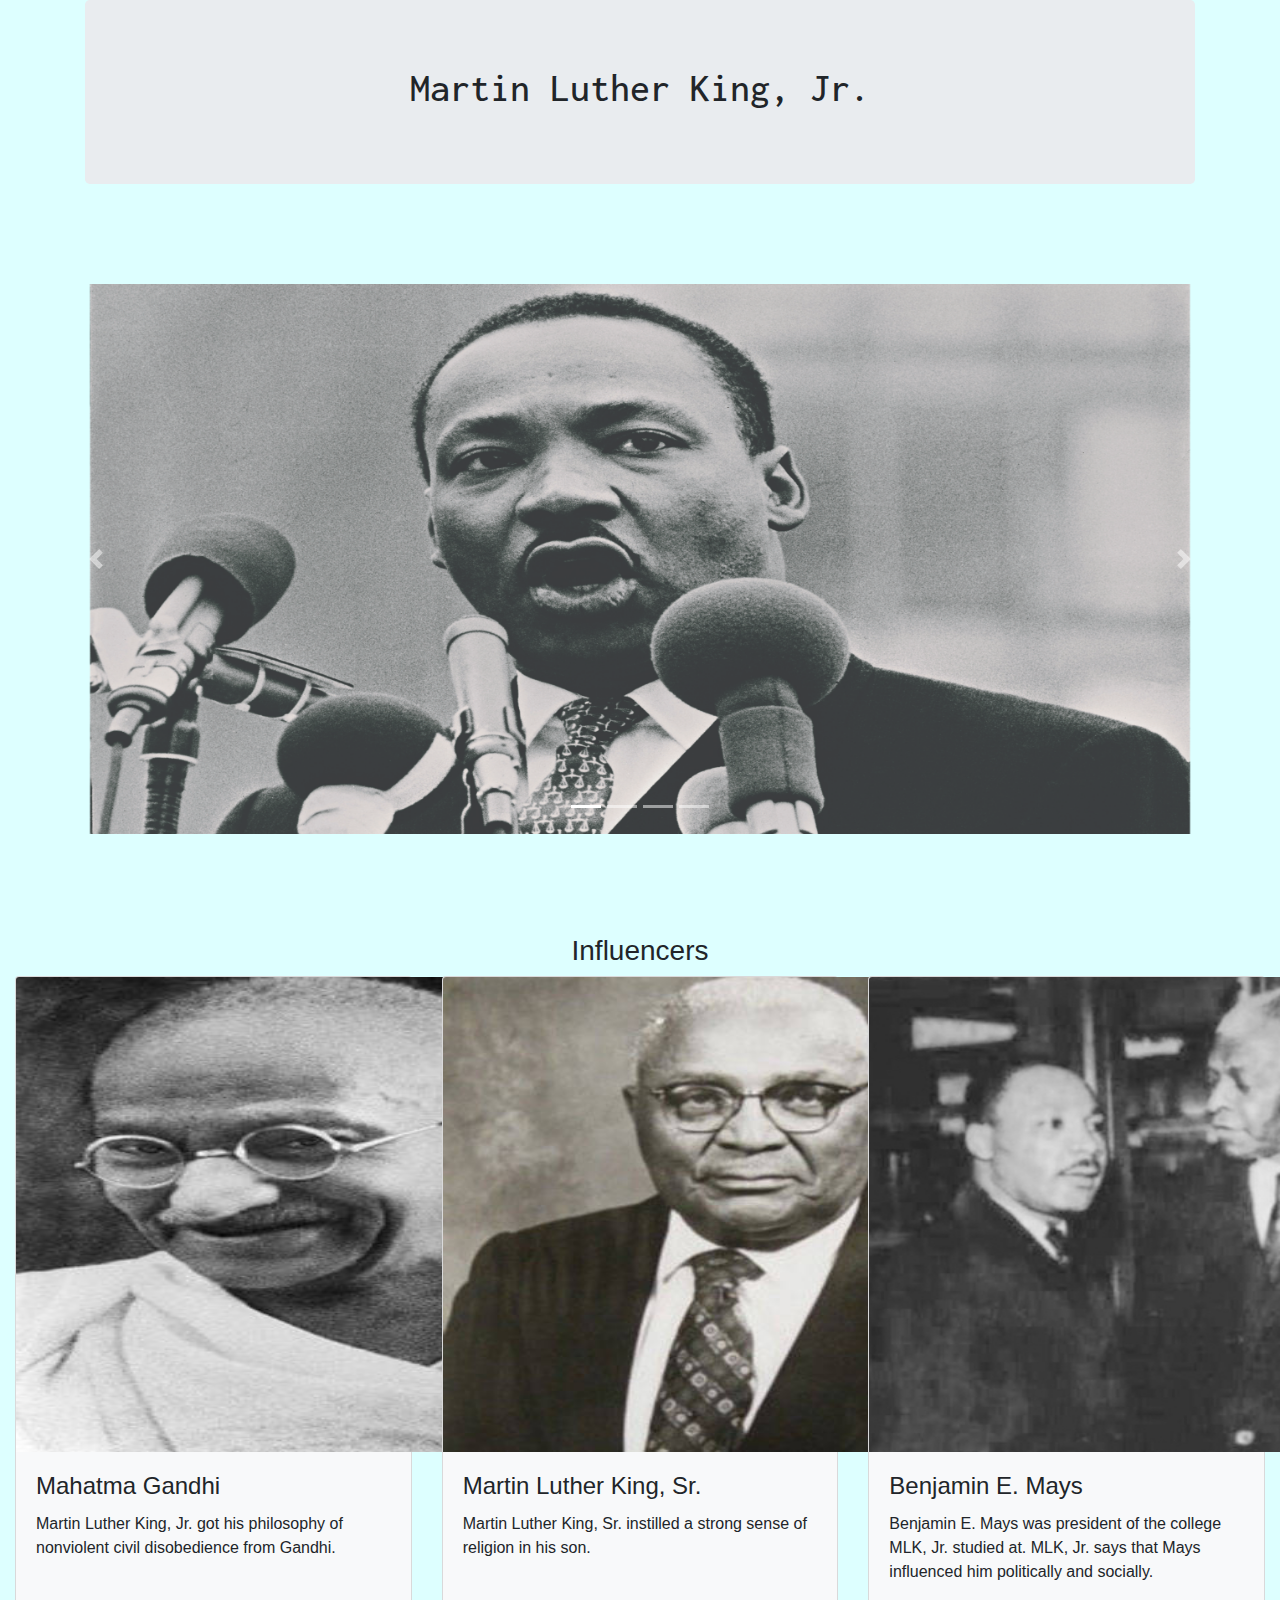
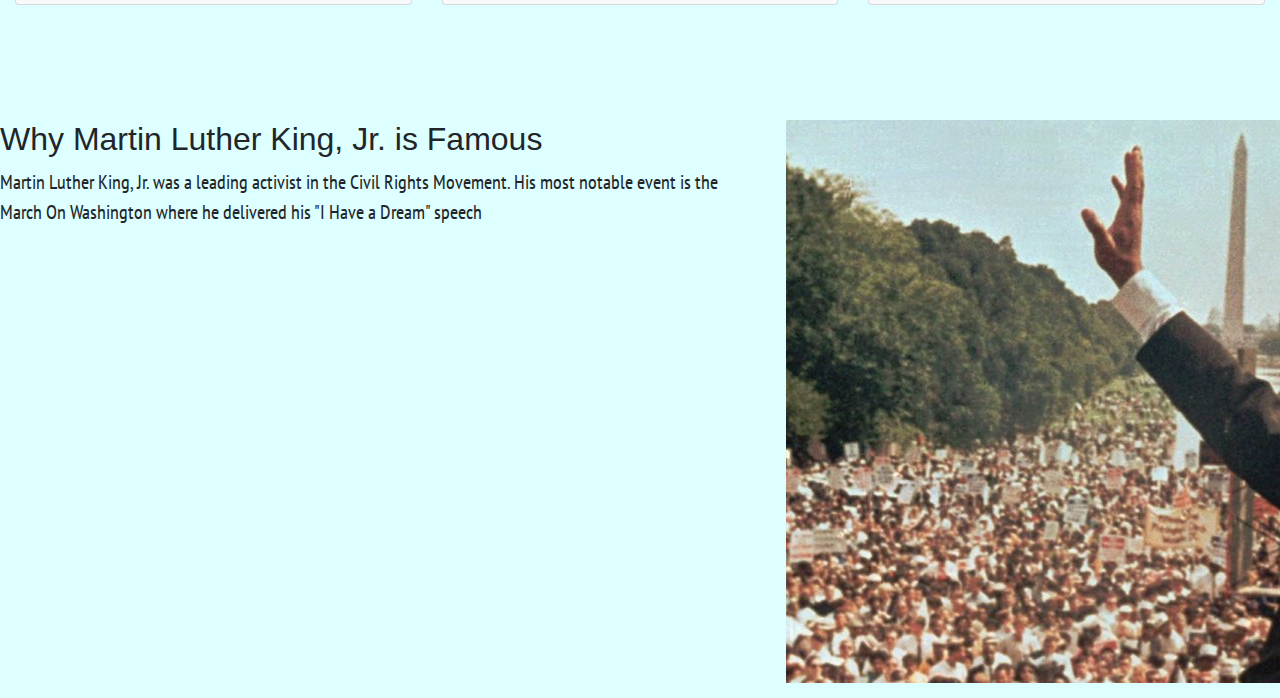
==== tributeCite/index.html @ 428319ab "Tribute Page" ====
<!DOCTYPE html>
<html>
    <head>
        <title> </title>
      <meta charset="utf-8">
  <meta name="viewport" content="width=device-width, initial-scale=1">
  <link rel="stylesheet" href="https://maxcdn.bootstrapcdn.com/bootstrap/4.3.1/css/bootstrap.min.css">
  <script src="https://ajax.googleapis.com/ajax/libs/jquery/3.3.1/jquery.min.js"></script>
  <script src="https://cdnjs.cloudflare.com/ajax/libs/popper.js/1.14.7/umd/popper.min.js"></script>
  <script src="https://maxcdn.bootstrapcdn.com/bootstrap/4.3.1/js/bootstrap.min.js"></script>
  <link href="https://fonts.googleapis.com/css?family=Inconsolata" rel="stylesheet">
  <link href="https://fonts.googleapis.com/css?family=Inconsolata|Lobster" rel="stylesheet">
  <link rel="stylesheet" type="text/css" href="style.css">
  <link href="https://fonts.googleapis.com/css?family=PT+Sans+Narrow" rel="stylesheet">
    </head>
<style>
.center { text-align: center; }
.inco { font-family: Inconsolata; }
.carousel-inner img {
      width: 100%;
      height: 100%;
  }
.clearfix { overflow: auto; }
.padding { 
  margin-top: 100px;
  margin-bottom: 100px;
}
.pt { 
  font-family: PT Sans Narrow; 
  font-size: 20px;
}
@media screen and (max-width: 600px) {
  .column.left, .column.right {
    width: 100%;
  }
}
.column {
  float: left;
  padding: 15px;
}
.column.left { width: 60%; }
.column.right { width: 40%; }
.row:after {
  content: "";
  display: table;
  clear: both;
}
</style>
  <body>
    <div class="container">
      <div class="jumbotron center">
          <h1 class="inco"> Martin Luther King, Jr.</h1>
      </div>
    </div>
      
    <div id="caro" class="carousel slide center padding" data-ride="carousel">
      <ul class="carousel-indicators">
        <li data-target="#caro" data-slide-to="0" class="active"></li>
        <li data-target="#caro" data-slide-to="1"></li>
        <li data-target="#caro" data-slide-to="2"></li>
        <li data-target="#caro" data-slide-to="3"></li>
      </ul>
      
      <div class="carousel-inner">
        <div class="carousel-item active">
          <img src="images/mlk bw.jpg" alt="MLK in front of microphones" style="width:1100px;height:550px;">
        </div>
        <div class="carousel-item">
            <img src="images/mlk flag.jpg" alt="MLK in front of the American flag" style="width:1100px;height:550px;">
        </div>
        <div class="carousel-item">
            <img src="images/mlk silhouette.jpg" alt="MLK's silhouette" style="width:1100px;height:550px;">
        </div>
        <div class="carousel-item">
          <img src="images/mlk dark bg.png" alt="MLK against a black background" style="width:1100px;height:550px;">
        </div>
        
          <a class="carousel-control-prev" href="#caro" data-slide="prev">
            <span class="carousel-control-prev-icon"></span>
          </a>
          <a class="carousel-control-next" href="#caro" data-slide="next">
            <span class="carousel-control-next-icon"></span>
          </a>

      </div>
    </div>
    
    <div class="container-fluid padding">
      <h3 class="center">Influencers</h3>
        <div class="card-deck clearfix">
          
          <div class="card bg-light">
            <img class="card-img-top" src="images/gandhi.jpg" alt="Gandhi" style="height:475px;width:611px;">
            <div class="card-body">
              <h4 class="card-title">Mahatma Gandhi</h4>
              <p class="card-text">Martin Luther King, Jr. got his philosophy of nonviolent civil disobedience from Gandhi.</p>
            </div>
          </div>
          
          <div class="card bg-light">
            <img class="card-img-top" src="images/mlk sr.jpg" alt="MLK, Sr." style="height:475px;width:611px;">
            <div class="card-body">
              <h4 class="card-title">Martin Luther King, Sr.</h4>
              <p class="card-text">Martin Luther King, Sr. instilled a strong sense of religion in his son.</p>
            </div>
          </div>
          
          <div class="card bg-light">
            <img class="card-img-top" src="images/benjamin mays.jpg" alt="Benjamin Mays." style="height:475px;width:600px;">
            <div class="card-body">
              <h4 class="card-title">Benjamin E. Mays</h4>
              <p class="card-text">Benjamin E. Mays was president of the college MLK, Jr. studied at. MLK, Jr. says that Mays influenced him politically and socially.</p>
            </div>
          </div>
          
        </div>
      </div>
    
  <div class="row">
    <div class="column left">
      <h2>Why Martin Luther King, Jr. is Famous</h2>
      <p class="pt"> Martin Luther King, Jr. was a leading activist in the Civil Rights Movement. His most notable event is the March On Washington where he delivered his "I Have a Dream" speech</p>
    </div>
    <div class="column right">
      <img src="images/m.o.w..jpg" >
    </div>
  </div>
    
  </body>
</html>
---- tributeCite/style.css ----
body { 
    background-color: #ddffff; }
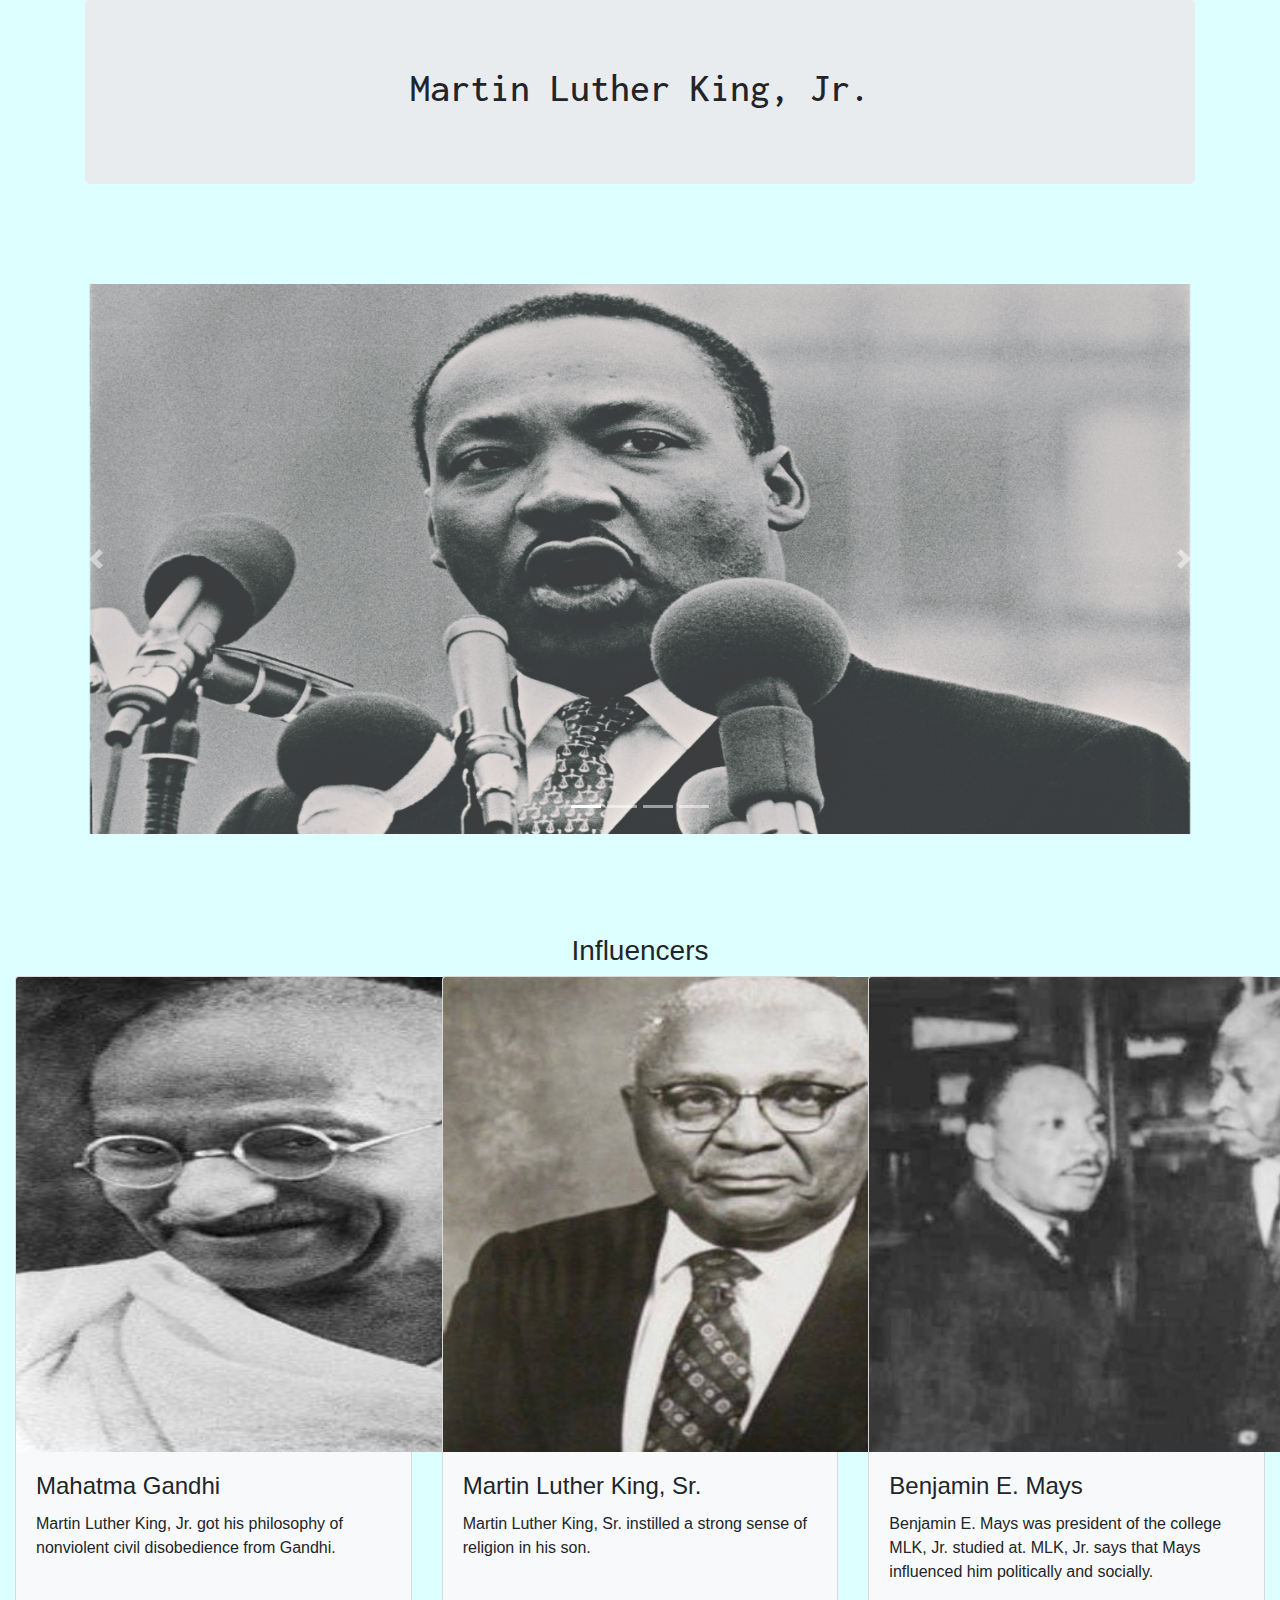
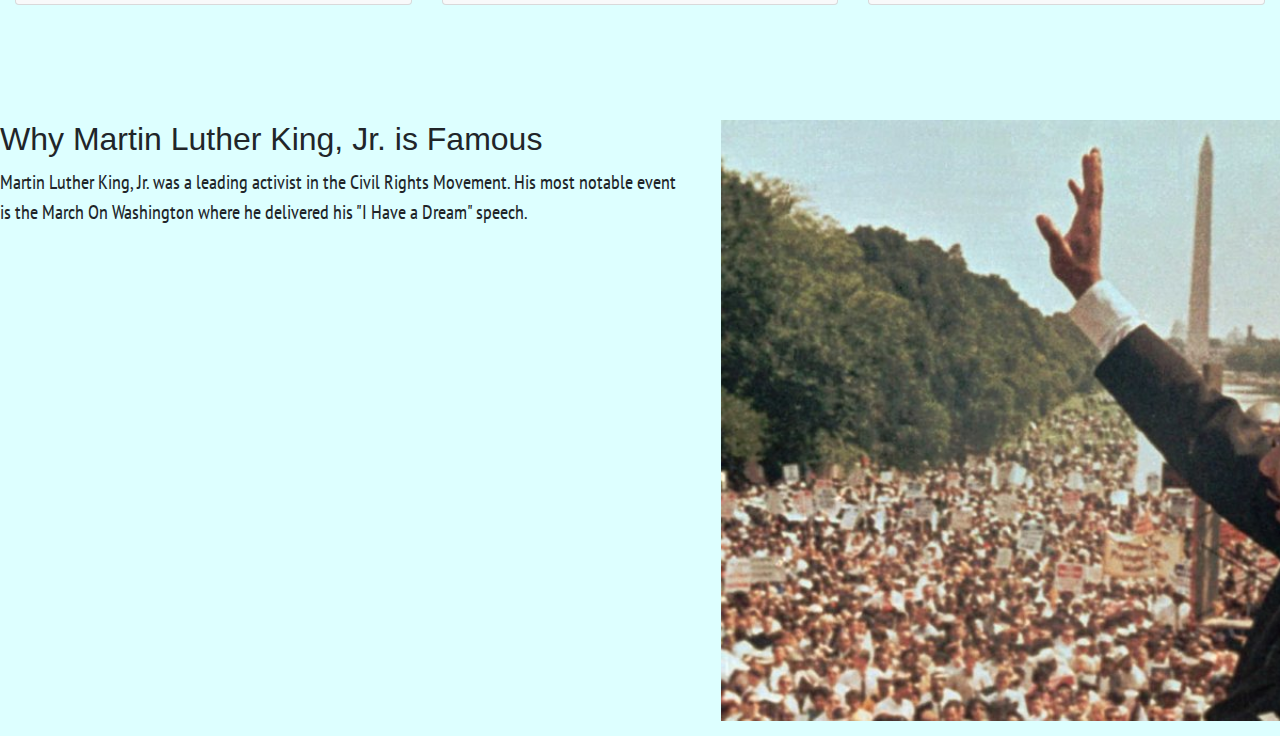
==== commit 3f9620f2: "Tribute" ====
--- a/tributeCite/index.html
+++ b/tributeCite/index.html
@@ -38,8 +38,8 @@
   float: left;
   padding: 15px;
 }
-.column.left { width: 60%; }
-.column.right { width: 40%; }
+.column.left { width: 55%; }
+.column.right { width: 45%; }
 .row:after {
   content: "";
   display: table;
@@ -90,7 +90,7 @@
         <div class="card-deck clearfix">
           
           <div class="card bg-light">
-            <img class="card-img-top" src="images/gandhi.jpg" alt="Gandhi" style="height:475px;width:611px;">
+            <img class="card-img-top" src="images/gandhi.jpg" alt="Gandhi" style="height:475px;width:605px;">
             <div class="card-body">
               <h4 class="card-title">Mahatma Gandhi</h4>
               <p class="card-text">Martin Luther King, Jr. got his philosophy of nonviolent civil disobedience from Gandhi.</p>
@@ -98,7 +98,7 @@
           </div>
           
           <div class="card bg-light">
-            <img class="card-img-top" src="images/mlk sr.jpg" alt="MLK, Sr." style="height:475px;width:611px;">
+            <img class="card-img-top" src="images/mlk sr.jpg" alt="MLK, Sr." style="height:475px;width:605px;">
             <div class="card-body">
               <h4 class="card-title">Martin Luther King, Sr.</h4>
               <p class="card-text">Martin Luther King, Sr. instilled a strong sense of religion in his son.</p>
@@ -106,7 +106,7 @@
           </div>
           
           <div class="card bg-light">
-            <img class="card-img-top" src="images/benjamin mays.jpg" alt="Benjamin Mays." style="height:475px;width:600px;">
+            <img class="card-img-top" src="images/benjamin mays.jpg" alt="Benjamin Mays." style="height:475px;width:605px;">
             <div class="card-body">
               <h4 class="card-title">Benjamin E. Mays</h4>
               <p class="card-text">Benjamin E. Mays was president of the college MLK, Jr. studied at. MLK, Jr. says that Mays influenced him politically and socially.</p>
@@ -119,10 +119,10 @@
   <div class="row">
     <div class="column left">
       <h2>Why Martin Luther King, Jr. is Famous</h2>
-      <p class="pt"> Martin Luther King, Jr. was a leading activist in the Civil Rights Movement. His most notable event is the March On Washington where he delivered his "I Have a Dream" speech</p>
+      <p class="pt"> Martin Luther King, Jr. was a leading activist in the Civil Rights Movement. His most notable event is the March On Washington where he delivered his "I Have a Dream" speech.</p>
     </div>
     <div class="column right">
-      <img src="images/m.o.w..jpg" >
+      <img src="images/m.o.w..jpg" alt="March On Washington" style="width:800px;">
     </div>
   </div>
     
